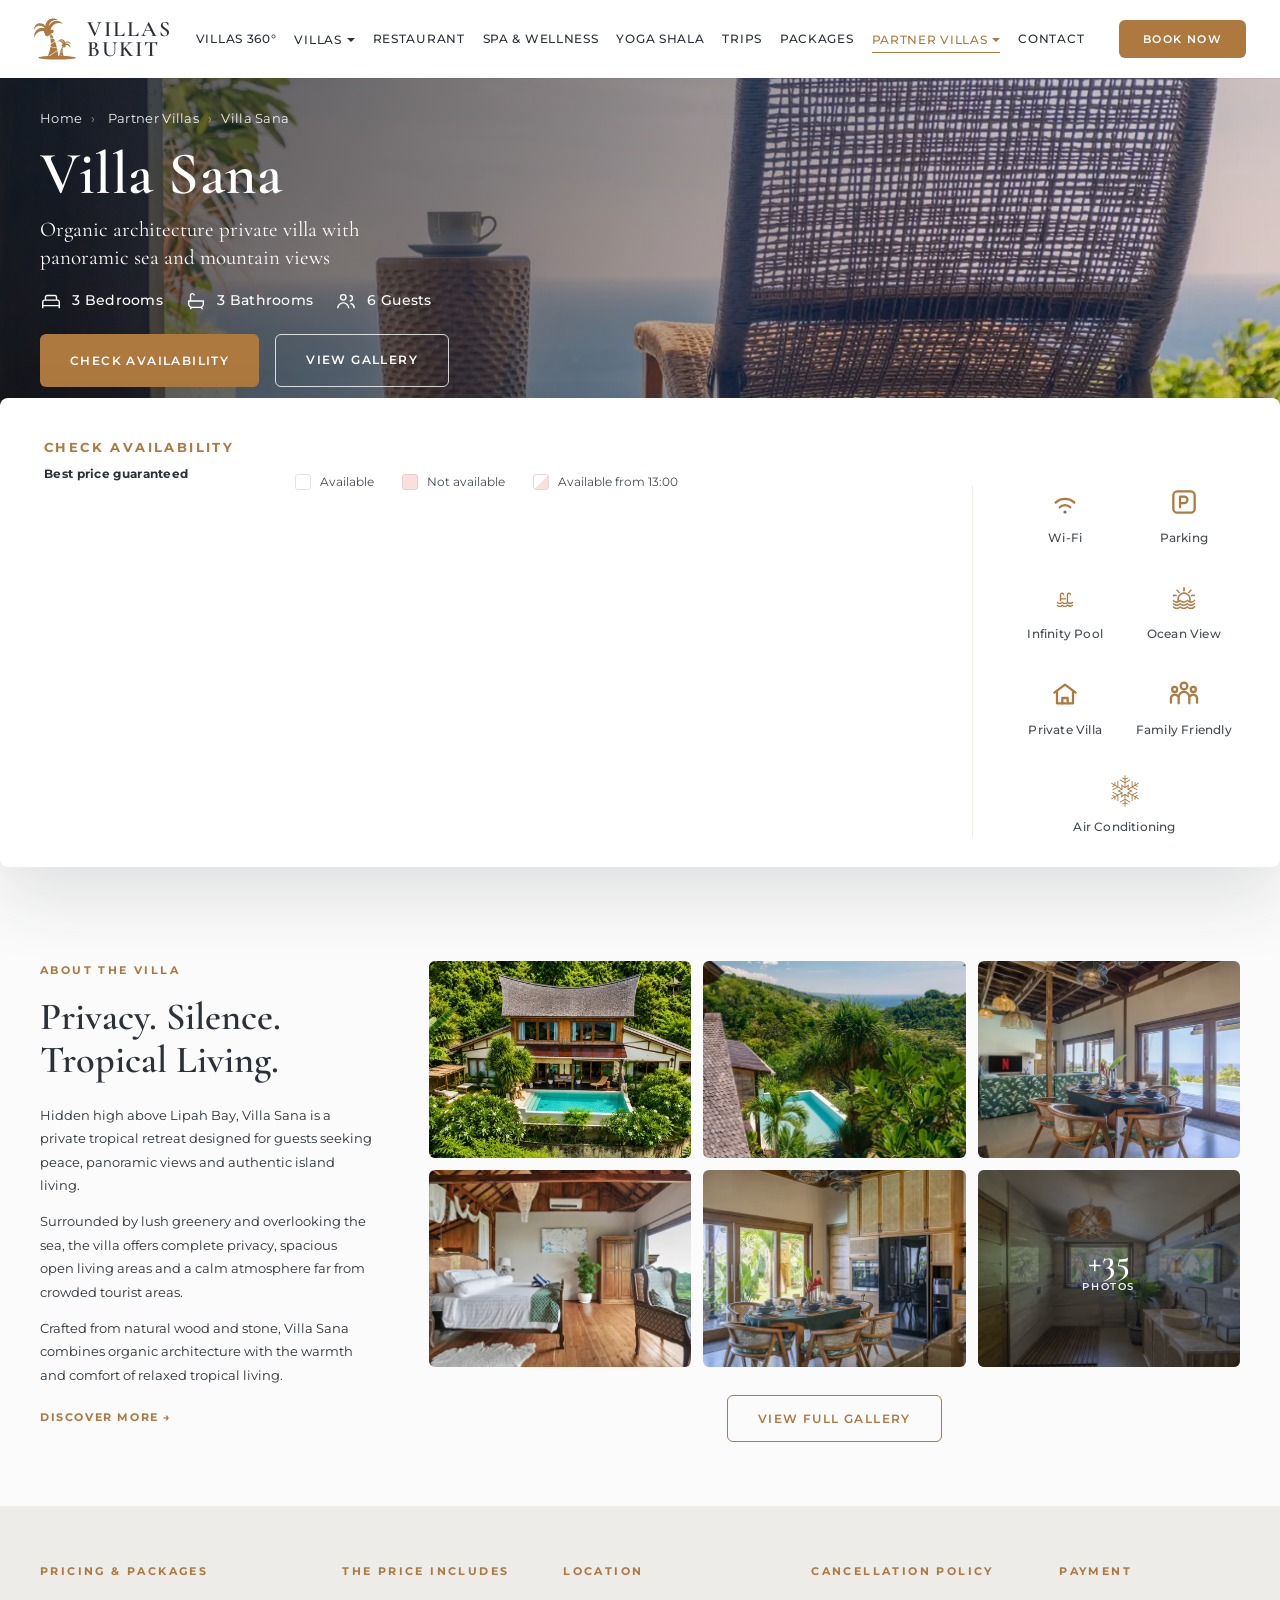
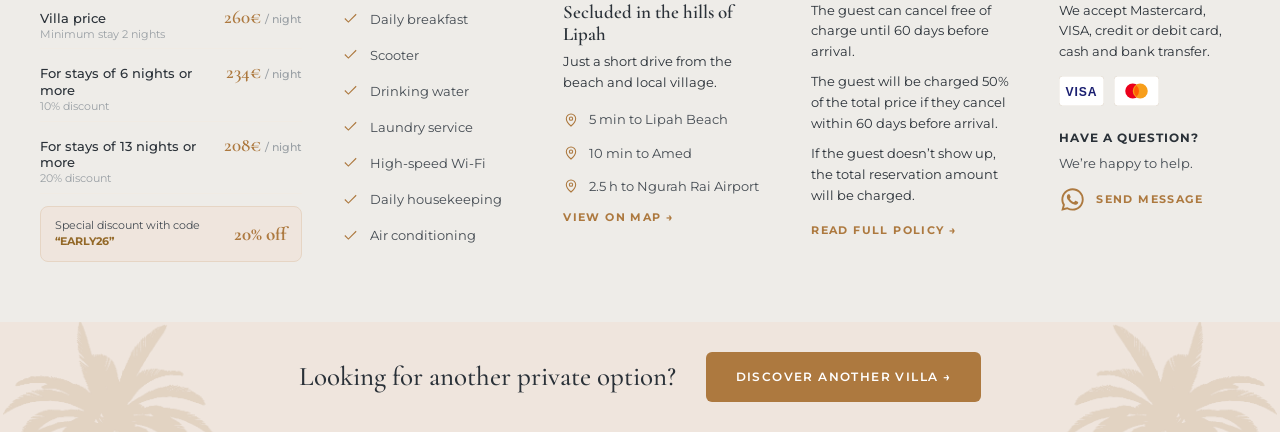
==== villa-sana/index.html @ c26c5bc2 "Initial commit — partner villas site (Villa Sana + Villa Layan) Villa Sana responsive hero: 1500px w" ====
<!DOCTYPE html>
<html lang="en">
<head>
  <meta charset="UTF-8">
  <meta name="viewport" content="width=device-width, initial-scale=1.0">
  <title>Villa Sana — Organic Architecture Private Villa | Villas Bukit Lipah</title>
  <meta name="description" content="Villa Sana – organic architecture private villa with panoramic sea and mountain views. 3 bedrooms, infinity pool, secluded in the hills of Lipah, Bali.">
  <link rel="icon" href="https://villasbukit.com/wp-content/uploads/2020/02/cropped-cropped-LogoEmbleme-32x32.png" sizes="32x32">
  <link rel="preconnect" href="https://fonts.googleapis.com">
  <link rel="preconnect" href="https://fonts.gstatic.com" crossorigin>
  <!-- warm up Smoobu's origins early so the booking tool + calendar load faster -->
  <link rel="preconnect" href="https://login.smoobu.com">
  <link rel="preconnect" href="https://booking.smoobu.com">
  <link rel="dns-prefetch" href="https://login.smoobu.com">
  <link rel="dns-prefetch" href="https://booking.smoobu.com">
  <!-- the booking tool serially loads jQuery then iframe-resizer (from cdnjs) before it can
       size + reveal the search bar; warm cdnjs and preload both so the bar appears fast on cold loads -->
  <link rel="preconnect" href="https://cdnjs.cloudflare.com">
  <link rel="dns-prefetch" href="https://cdnjs.cloudflare.com">
  <link rel="preload" as="script" href="https://login.smoobu.com/js/limitless/core/libraries/jquery.min.js">
  <link rel="preload" as="script" href="https://cdnjs.cloudflare.com/ajax/libs/iframe-resizer/3.5.16/iframeResizer.min.js">
  <link rel="stylesheet" href="../css/style.css?v=3">
</head>
<body data-villa="sana">

<!-- ============ NAV ============ -->
<nav class="navbar" id="navbar">
  <div class="container">
    <a href="https://villasbukit.com/" class="nav-logo" aria-label="Villas Bukit Lipah">
      <img class="nav-logo-mark" src="../images/logo-palm.svg" alt="" aria-hidden="true">
      <span class="nav-logo-text">Villas<br>Bukit</span>
    </a>
    <div class="nav-menu">
      <a href="https://villasbukit.com/virtual-tour/">Villas 360°</a>
      <div class="nav-item-dropdown">
        <a href="https://villasbukit.com/our-villas/">Villas<i class="nav-caret"></i></a>
        <div class="dropdown-menu">
          <a href="https://villasbukit.com/villa-fire/">Villa Fire</a>
          <a href="https://villasbukit.com/villa-air/">Villa Air</a>
          <a href="https://villasbukit.com/villa-earth/">Villa Earth</a>
          <a href="https://villasbukit.com/villa-water/">Villa Water</a>
          <a href="https://villasbukit.com/spirit-villa/">Villa Spirit</a>
        </div>
      </div>
      <a href="https://villasbukit.com/restaurant/">Restaurant</a>
      <a href="https://villasbukit.com/welness-and-spa/">Spa &amp; Wellness</a>
      <a href="https://villasbukit.com/yoga-shala/">Yoga Shala</a>
      <a href="https://villasbukit.com/transport-trips-and-travel/">Trips</a>
      <a href="https://villasbukit.com/packages/">Packages</a>
      <div class="nav-item-dropdown">
        <a href="./" class="active">Partner Villas<i class="nav-caret"></i></a>
        <div class="dropdown-menu">
          <a href="./">Villa Sana</a>
          <a href="../villa-layan/">Villa Layan</a>
        </div>
      </div>
      <a href="https://villasbukit.com/contact/">Contact</a>
    </div>
    <div class="nav-right">
      <button class="btn btn-gold btn-sm nav-cta desktop" data-open-booking>Book Now</button>
      <button class="btn btn-gold btn-sm nav-cta mobile" data-open-booking>Book Now</button>
      <div class="nav-burger" id="burger" aria-label="Menu" role="button" tabindex="0">
        <span></span><span></span><span></span>
      </div>
    </div>
  </div>
</nav>

<!-- ============ MOBILE MENU ============ -->
<div class="mobile-menu" id="mobileMenu">
  <a href="https://villasbukit.com/virtual-tour/">Villas 360°</a>
  <a href="https://villasbukit.com/our-villas/" class="m-toggle">Villas</a>
  <div class="m-sub">
    <a href="https://villasbukit.com/villa-fire/">Villa Fire</a>
    <a href="https://villasbukit.com/villa-air/">Villa Air</a>
    <a href="https://villasbukit.com/villa-earth/">Villa Earth</a>
    <a href="https://villasbukit.com/villa-water/">Villa Water</a>
    <a href="https://villasbukit.com/spirit-villa/">Villa Spirit</a>
  </div>
  <a href="https://villasbukit.com/restaurant/">Restaurant</a>
  <a href="https://villasbukit.com/welness-and-spa/">Spa &amp; Wellness</a>
  <a href="https://villasbukit.com/yoga-shala/">Yoga Shala</a>
  <a href="https://villasbukit.com/transport-trips-and-travel/">Trips</a>
  <a href="https://villasbukit.com/packages/">Packages</a>
  <a href="./" class="m-toggle active">Partner Villas</a>
  <div class="m-sub">
    <a href="./">Villa Sana</a>
    <a href="../villa-layan/">Villa Layan</a>
  </div>
  <a href="https://villasbukit.com/contact/">Contact</a>
  <button class="btn btn-gold" data-open-booking>Book Now</button>
</div>

<!-- ============ HERO ============ -->
<header class="hero">
  <!-- laptop/desktop: still photo (lounge + sea view); mobile (<=760px): portrait reel video.
       poster shows instantly while the muted reel autoplays + loops -->
  <div class="hero-bg hero-bg-photo" style="background-image:url('../images/villa-sana/2b3efd51-b239-49b8-9f42-658a2c5f7f3b.webp')"></div>
  <video class="hero-bg hero-bg-video" autoplay muted loop playsinline webkit-playsinline preload="metadata"
         poster="../images/villa-sana/reels-hill-side-poster.webp">
    <source src="../images/villa-sana/reels-hill-side.mp4" type="video/mp4">
  </video>
  <div class="container">
    <div class="hero-inner">
      <nav class="breadcrumb">
        <a href="https://villasbukit.com/">Home</a><span>›</span>
        Partner Villas<span>›</span>Villa Sana
      </nav>
      <h1>Villa Sana</h1>
      <p class="hero-sub">Organic architecture private villa with panoramic sea and mountain views</p>
      <div class="hero-specs">
        <div class="hero-spec">
          <svg viewBox="0 0 24 24"><path d="M3 17v-4a2 2 0 0 1 2-2h14a2 2 0 0 1 2 2v4M3 17h18M3 17v3M21 17v3M6 11V8a2 2 0 0 1 2-2h8a2 2 0 0 1 2 2v3"/></svg>
          3 Bedrooms
        </div>
        <div class="hero-spec">
          <svg viewBox="0 0 24 24"><path d="M4 12h16v3a4 4 0 0 1-4 4H8a4 4 0 0 1-4-4v-3ZM6 12V6a2 2 0 0 1 2-2 2 2 0 0 1 2 2M7 19l-1 2M18 19l1 2"/></svg>
          3 Bathrooms
        </div>
        <div class="hero-spec">
          <svg viewBox="0 0 24 24"><circle cx="9" cy="8" r="3"/><path d="M3 20a6 6 0 0 1 12 0M16 6a3 3 0 0 1 0 6M21 20a5.5 5.5 0 0 0-4-5.3"/></svg>
          6 Guests
        </div>
      </div>
      <div class="hero-buttons">
        <button class="btn btn-gold" data-open-booking>Check Availability</button>
        <a href="#gallery" class="btn btn-ghost">View Gallery</a>
      </div>
    </div>
  </div>
</header>

<!-- ============ CHECK AVAILABILITY ============ -->
<section class="availability" id="booking">
  <div class="container">
    <div class="section-head reveal">
      <span class="eyebrow">Check Availability</span>
      <span class="best">Best price guaranteed</span>
    </div>

    <div class="avail-grid">
      <div class="availability-main">

      <!-- real Smoobu booking tool — search bar sits directly above the calendar
           (per Laptopview.png); self-initialises, themed via Smoobu CSS variables -->
      <div class="booking-tool" id="apartmentIframeSana">
        <script type="text/javascript" src="https://login.smoobu.com/js/Settings/BookingToolIframe.js"></script>
        <script>BookingToolIframe.initialize({"url": "https://login.smoobu.com/en/booking-tool/iframe/1754582?apartmentGroups[]=3327802", "baseUrl": "https://login.smoobu.com", "target": "#apartmentIframeSana"})</script>
      </div>

      <!-- Smoobu calendar (kept from Smoobu, restyled) — availability overview -->
      <div class="calendar-wrap reveal" id="calWrap">
        <div id="smoobuApartment3327802de" class="calendarWidget">
          <div class="calendarContent"
            data-load-calendar-url="https://login.smoobu.com/en/cockpit/widget/single-calendar/3327802"
            data-verification="1aaafb9da9f837d5305909c4a20e16c28c74691c77186183a1a2715da2c47574"
            data-baseUrl="https://login.smoobu.com"
            data-disable-css="false">
          </div>
          <script type="text/javascript" src="https://login.smoobu.com/js/Apartment/CalendarWidget.js"></script>
        </div>
        <div class="cal-legend">
          <span><i class="av"></i>Available</span>
          <span><i class="na"></i>Not available</span>
          <span><i class="li"></i>Available from 13:00</span>
        </div>
      </div>
    </div>

    <!-- amenities (gold line icons) -->
    <aside class="amenities reveal-r">
      <div class="amenity">
        <svg viewBox="0 0 24 24"><path d="M5 12.5a10 10 0 0 1 14 0M8 16a5.5 5.5 0 0 1 8 0"/><circle cx="12" cy="19.5" r="1.2" fill="currentColor" stroke="none"/></svg>
        <span>Wi-Fi</span>
      </div>
      <div class="amenity">
        <svg viewBox="0 0 24 24"><rect x="4" y="4" width="16" height="16" rx="3"/><path d="M9 16V8h3.2a2.4 2.4 0 0 1 0 4.8H9"/></svg>
        <span>Parking</span>
      </div>
      <div class="amenity">
        <svg viewBox="-20 0 190 190" class="ico-fill"><path fill-rule="evenodd" clip-rule="evenodd" d="M90.8601 125.51C85.4101 132.65 65.8601 132.99 59.2501 126.07C53.0601 133.18 31.6601 133.99 24.6801 120.39L28.8401 115.83C35.0501 125.42 51.3701 126.45 58.6601 115.83C59.1215 115.778 59.5856 115.751 60.0501 115.75C64.7901 123.75 78.19 125.34 85.7701 120.1C85.69 109.88 85.4501 79.1001 85.4501 76.7001C85.4501 56.5301 112.86 57.8301 111.28 78.6001L105.18 79.1301C105.18 68.4901 93.8701 69.0401 93.8601 76.7901C93.8601 78.8901 94.0701 109.27 94.1401 118.38C101.88 124.81 114.83 123.91 121.36 116.06L125.36 119.67C118.74 133.64 98.7701 133.21 90.8601 125.51ZM73.4901 103.9C67.3801 103.82 58.0401 103.84 52.7201 103.9C52.7801 109.63 52.8301 113.9 52.8301 113.9L44.5301 116.34C44.5301 116.34 44.1801 79.7801 44.1801 76.7501C44.1801 56.5801 71.8701 57.5401 70.2901 77.3901L63.9201 78.6301C63.9201 67.2501 52.5001 69.5201 52.5001 76.6301C52.5001 80.8601 52.5601 88.7301 52.6401 96.1501L80.9201 95.8301C80.9201 95.8301 82.4701 104 73.4901 103.9ZM58.6601 133C59.1215 132.946 59.5855 132.916 60.0501 132.91C65.8301 142.62 84.4801 142.91 89.7601 132.85H91.4901C98.4901 142.15 114.01 142.09 121.36 133.26L125.36 136.87C118.78 150.87 98.8101 150.41 90.9001 142.71C85.4501 149.85 65.9001 150.18 59.2901 143.27C53.1001 150.38 31.7001 151.18 24.7201 137.59L28.8401 133C35.0501 142.62 51.3701 143.65 58.6601 133Z"/></svg>
        <span>Infinity Pool</span>
      </div>
      <div class="amenity">
        <svg viewBox="0 0 512 512" class="ico-fill"><g> <path d="M139.7469025,326.0671082c11.5529022,0,22.6884003-2.4421082,32.9447937-6.9425964 c0.1240082-0.0500183,0.2556-0.0395203,0.3774109-0.0991211c0.0807953-0.039978,0.1274872-0.1152039,0.2050934-0.1576843 c7.8430023-3.5155945,15.1763-8.2070923,21.6934052-14.1325989c15.1696014,13.7937012,34.5816956,21.3320007,55.2179871,21.3320007 c22.2089996,0,43.3050995-8.9454956,58.7597198-24.7362976c8.2817993,8.4604797,18.2124023,14.8800964,29.036377,19.0871887 c0.0403137,0.021698,0.0620117,0.0614929,0.1028137,0.0820007c0.4533997,0.2326965,0.9248047,0.3725891,1.4003906,0.4656067 c8.9482117,3.2789917,18.4599915,5.1015015,28.2225952,5.1015015c24.2138977,0,47.1058044-10.6322937,62.803009-29.1755066 c1.8911133-2.2351074,1.6142883-5.5773926-0.6207886-7.4709167c-2.2272949-1.8832703-5.5801086-1.6142883-7.466095,0.6206055 c-13.6821289,16.1632996-33.625,25.4295959-54.7161255,25.4295959c-6.789978,0-13.4291992-1.0578003-19.8104858-2.9000854 c5.5614929-12.6601868,8.3837891-26.1499023,8.3837891-40.1931152c0-55.292984-44.9841003-100.2797852-100.2797852-100.2797852 c-55.2954102,0-100.2825012,44.9868011-100.2825012,100.2797852c0,13.5686035,2.6381989,26.6467285,7.8500977,38.9614258 c-7.5559082,2.6654968-15.5617065,4.1317749-23.821701,4.1317749c-19.0270996,0-36.9570999-7.388092-50.483902-20.8089905 c-2.0799026-2.0646973-5.4380035-2.0541992-7.4919968,0.0307007c-2.0617065,2.074707-2.046402,5.4326172,0.0309982,7.4916992 C97.3262024,317.5871887,117.9055023,326.0671082,139.7469025,326.0671082z M256.0010071,182.6941071 c49.452179,0,89.6835938,40.2318878,89.6835938,89.6835785c0,12.7956238-2.6223145,25.0720215-7.7778015,36.5742188 c-9.4641113-4.3395996-17.9956055-10.7346191-24.9182129-18.910614c-2.0126953-2.3798828-6.0739746-2.3693848-8.0867004,0 c-13.6820984,16.1632996-33.625,25.4295959-54.7162933,25.4295959c-19.5131989,0-37.7717896-7.7398987-51.4152985-21.7975769 c-0.998291-1.0295105-2.3694-1.6087952-3.8026886-1.6087952c-1.4334106,0-2.8045044,0.5792847-3.8003082,1.6087952 c-5.285202,5.444397-11.2761993,9.9133911-17.7507935,13.3796997c-4.621109-10.9712219-7.1018066-22.5825195-7.1018066-34.6753235 C166.3146973,222.9259949,206.5467072,182.6941071,256.0010071,182.6941071z"/> <path d="M422.4236145,340.6366882c-13.6821289,16.1631165-33.625,25.429718-54.7161255,25.429718 c-21.0912781,0-41.0340881-9.2666016-54.7189026-25.429718c-2.0126953-2.3800964-6.0739746-2.3695984-8.0867004,0 c-13.6820984,16.1631165-33.625,25.429718-54.7162933,25.429718c-19.5131989,0-37.7717896-7.7402039-51.4152985-21.797821 c-0.998291-1.0292969-2.3694-1.6091919-3.8026886-1.6091919c-1.4334106,0-2.8045044,0.579895-3.8003082,1.6091919 c-13.6463013,14.0576172-31.9073029,21.797821-51.4203949,21.797821c-19.0270996,0-36.9570999-7.3883972-50.483902-20.8096008 c-2.0799026-2.064209-5.4380035-2.0484924-7.4919968,0.0310059c-2.0617065,2.0749817-2.046402,5.4328918,0.0309982,7.4919739 c15.5242004,15.4026184,36.1035004,23.8826294,57.9449005,23.8826294c20.6362,0,40.0482941-7.5384216,55.2207031-21.3321228 c15.1696014,13.7937012,34.5816956,21.3321228,55.2179871,21.3321228c22.2089996,0,43.3050995-8.9456177,58.7597198-24.7364197 c15.4565735,15.790802,36.5534973,24.7364197,58.7621765,24.7364197c24.2138977,0,47.1058044-10.6324158,62.803009-29.1753235 c1.8911133-2.2353821,1.6142883-5.5776978-0.6207886-7.4711914 C427.6624146,338.1325989,424.3096008,338.4016113,422.4236145,340.6366882z"/> <path d="M422.4236145,391.2319031c-13.6821289,16.1633911-33.625,25.4295044-54.7161255,25.4295044 c-21.0912781,0-41.0340881-9.2661133-54.7189026-25.4295044c-2.0126953-2.3797913-6.0739746-2.3695984-8.0867004,0 c-13.6820984,16.1633911-33.625,25.4295044-54.7162933,25.4295044c-19.5131989,0-37.7717896-7.7400208-51.4152985-21.7973938 c-0.998291-1.0298157-2.3694-1.6089172-3.8026886-1.6089172c-1.4334106,0-2.8045044,0.5791016-3.8003082,1.6089172 c-13.6463013,14.057373-31.9073029,21.7973938-51.4203949,21.7973938c-19.0270996,0-36.9570999-7.3882141-50.483902-20.8091125 c-2.0799026-2.0644836-5.4380035-2.0491028-7.4919968,0.0310059c-2.0617065,2.074707-2.046402,5.4325867,0.0309982,7.4916992 c15.5242004,15.4025879,36.1035004,23.8825989,57.9449005,23.8825989c20.6362,0,40.0482941-7.5380859,55.2207031-21.3317871 c15.1696014,13.7937012,34.5816956,21.3317871,55.2179871,21.3317871c22.2089996,0,43.3050995-8.9455872,58.7597198-24.7363892 c15.4565735,15.790802,36.5534973,24.7363892,58.7621765,24.7363892c24.2138977,0,47.1058044-10.6323853,62.803009-29.175293 c1.8911133-2.2354126,1.6142883-5.5773926-0.6207886-7.4711914 C427.6624146,388.7278137,424.3096008,388.9967957,422.4236145,391.2319031z"/> <path d="M256.0010071,142.1309052c2.9259949,0,5.2982788-2.3699036,5.2982788-5.298111V90.0402985 c0-2.9284973-2.3722839-5.2978973-5.2982788-5.2978973c-2.9258118,0-5.2978058,2.3694-5.2978058,5.2978973v46.7924957 C250.7032013,139.7610016,253.0751953,142.1309052,256.0010071,142.1309052z"/> <path d="M173.7597961,167.7209015c1.0348969,1.0346985,2.3901062,1.552002,3.746109,1.552002 c1.3551941,0,2.7108917-0.5173035,3.7455902-1.552002c2.0696106-2.069809,2.0696106-5.4223022,0-7.4918976l-33.0868988-33.0869064 c-2.069397-2.0695953-5.4221039-2.0695953-7.4916992,0c-2.0695953,2.069603-2.0695953,5.4220963,0,7.4917068 L173.7597961,167.7209015z"/> <path d="M334.4938965,169.2729034c1.3554993,0,2.7109985-0.5173035,3.7459106-1.552002l33.0892944-33.0870972 c2.0696106-2.0696106,2.0696106-5.4221039,0-7.4917068c-2.0693054-2.0695953-5.421814-2.0695953-7.491394,0l-33.0895996,33.0869064 c-2.0696106,2.0695953-2.0696106,5.4220886,0,7.4918976C331.7827148,168.7556,333.1382141,169.2729034,334.4938965,169.2729034z"/> <path d="M377.9363098,220.2097015h46.7948914c2.9260864,0,5.2980957-2.3699036,5.2980957-5.2980957 c0-2.9282074-2.3720093-5.298111-5.2980957-5.298111h-46.7948914c-2.9259949,0-5.2980957,2.3699036-5.2980957,5.298111 C372.6382141,217.839798,375.0103149,220.2097015,377.9363098,220.2097015z"/> <path d="M87.2710037,220.2097015h46.7925034c2.9257965,0,5.2980957-2.3699036,5.2980957-5.2980957 c0-2.9282074-2.3722992-5.298111-5.2980957-5.298111H87.2710037c-2.9260025,0-5.2981033,2.3699036-5.2981033,5.298111 C81.9729004,217.839798,84.3450012,220.2097015,87.2710037,220.2097015z"/> </g></svg>
        <span>Ocean View</span>
      </div>
      <div class="amenity">
        <svg viewBox="0 0 24 24"><path d="M4 11l8-6 8 6M6 10v9h12v-9"/><path d="M10 19v-4h4v4"/></svg>
        <span>Private Villa</span>
      </div>
      <div class="amenity">
        <svg viewBox="0 0 24 24"><circle cx="12" cy="6" r="2.5"/><path d="M8 19v-4.6a4 4 0 0 1 8 0V19"/><circle cx="5" cy="8.6" r="1.9"/><path d="M2.2 18.5v-3.1a2.9 2.9 0 0 1 5-2"/><circle cx="19" cy="8.6" r="1.9"/><path d="M21.8 18.5v-3.1a2.9 2.9 0 0 0-5-2"/></svg>
        <span>Family Friendly</span>
      </div>
      <div class="amenity">
        <svg viewBox="0 0 35.8 35.8" class="ico-fill"><g> <path d="M33.212,26.16l-3.054-1.764l1.84-1.062c0.238-0.139,0.32-0.441,0.184-0.684c-0.14-0.238-0.445-0.322-0.684-0.183 L29.16,23.82l-2.32-1.34l4.729-2.73c0.239-0.139,0.321-0.441,0.184-0.684c-0.139-0.238-0.445-0.322-0.684-0.183l-5.23,3.019 l-3.619-2.09l4.352-1.918l-4.354-1.919l3.619-2.091l5.231,3.021c0.079,0.047,0.165,0.067,0.25,0.067 c0.174,0,0.342-0.091,0.435-0.25c0.139-0.239,0.057-0.546-0.184-0.683l-4.731-2.732l2.32-1.34L31.5,13.32 c0.079,0.046,0.165,0.066,0.25,0.066c0.173,0,0.341-0.09,0.435-0.25c0.138-0.238,0.056-0.545-0.184-0.682L30.16,11.39l3.052-1.762 c0.239-0.139,0.32-0.443,0.184-0.684c-0.14-0.238-0.446-0.322-0.684-0.184l-3.051,1.763L29.66,8.401c0-0.275-0.225-0.5-0.5-0.5 c-0.276,0-0.5,0.225-0.5,0.5l0.001,2.699l-2.32,1.34l0.001-5.46c0-0.276-0.224-0.5-0.5-0.5c-0.275,0-0.5,0.224-0.5,0.5 l-0.001,6.037l-3.619,2.09l0.515-4.728l-3.838,2.81V9.008l5.229-3.021c0.238-0.138,0.32-0.443,0.184-0.684 c-0.14-0.238-0.445-0.321-0.684-0.182l-4.729,2.73V5.173l2.339-1.352c0.239-0.138,0.321-0.443,0.184-0.684 c-0.14-0.238-0.445-0.322-0.684-0.182L18.399,4.02V0.5c0-0.276-0.224-0.5-0.5-0.5s-0.5,0.224-0.5,0.5v3.523L15.56,2.961 c-0.24-0.141-0.545-0.057-0.683,0.184c-0.138,0.239-0.056,0.545,0.183,0.684l2.339,1.352v2.678l-4.729-2.73 c-0.24-0.14-0.545-0.057-0.683,0.184c-0.138,0.239-0.056,0.545,0.183,0.684l5.229,3.02v4.184l-3.837-2.811l0.514,4.729 l-3.621-2.092V6.989c0-0.276-0.224-0.5-0.5-0.5c-0.276,0-0.5,0.224-0.5,0.5v5.462l-2.318-1.34L7.136,8.41 c0-0.277-0.224-0.5-0.5-0.5c-0.276,0-0.5,0.223-0.5,0.5l0.001,2.125L3.084,8.771C2.845,8.63,2.539,8.714,2.401,8.955 C2.263,9.194,2.345,9.5,2.584,9.638L5.636,11.4l-1.839,1.062c-0.239,0.139-0.321,0.443-0.183,0.684 c0.093,0.16,0.261,0.25,0.434,0.25c0.085,0,0.171-0.021,0.25-0.066l2.339-1.351l2.319,1.339l-4.729,2.73 c-0.239,0.139-0.321,0.443-0.183,0.684c0.093,0.16,0.261,0.25,0.434,0.25c0.085,0,0.171-0.021,0.25-0.066l5.23-3.021l3.622,2.091 l-4.352,1.919l4.351,1.919l-3.621,2.09l-5.231-3.018c-0.241-0.138-0.545-0.058-0.683,0.184c-0.138,0.24-0.056,0.545,0.183,0.686 l4.731,2.729l-2.321,1.34l-2.338-1.352c-0.239-0.142-0.545-0.058-0.683,0.184c-0.138,0.238-0.056,0.545,0.183,0.684l1.838,1.062 l-3.05,1.76c-0.239,0.139-0.321,0.443-0.183,0.684c0.093,0.16,0.261,0.25,0.434,0.25c0.085,0,0.171-0.021,0.25-0.065l3.051-1.763 L6.14,27.4c0,0.276,0.224,0.5,0.5,0.5l0,0c0.276,0,0.5-0.225,0.5-0.5l-0.001-2.701l2.322-1.34l-0.002,5.463 c0,0.277,0.224,0.5,0.5,0.5s0.5-0.223,0.5-0.5l0.002-6.041l3.619-2.09l-0.514,4.729l3.837-2.81v4.183l-5.228,3.021 c-0.239,0.139-0.321,0.442-0.183,0.684c0.138,0.236,0.444,0.318,0.683,0.184l4.728-2.73v2.679l-2.339,1.353 c-0.239,0.139-0.321,0.442-0.183,0.684c0.138,0.236,0.444,0.32,0.683,0.184l1.839-1.062V35.3c0,0.274,0.224,0.5,0.5,0.5 s0.5-0.226,0.5-0.5v-3.524l1.841,1.062c0.079,0.046,0.165,0.066,0.25,0.066c0.174,0,0.342-0.09,0.435-0.25 c0.139-0.239,0.057-0.545-0.184-0.684l-2.341-1.354v-2.678l4.729,2.73c0.079,0.046,0.165,0.066,0.25,0.066 c0.174,0,0.342-0.09,0.435-0.25c0.139-0.239,0.057-0.545-0.184-0.684l-5.229-3.021V22.6l3.838,2.811l-0.514-4.729l3.62,2.09v6.039 c0,0.276,0.224,0.5,0.5,0.5c0.275,0,0.5-0.224,0.5-0.5V23.35l2.318,1.34l0.001,2.699c0,0.275,0.225,0.5,0.5,0.5s0.5-0.225,0.5-0.5 l-0.001-2.123l3.053,1.764c0.079,0.045,0.165,0.066,0.25,0.066c0.174,0,0.342-0.09,0.435-0.25 C33.536,26.604,33.454,26.296,33.212,26.16z M20.997,23.259l-2.6-1.901l-0.499-0.363l-0.501,0.365l-2.598,1.9l0.348-3.201 l0.067-0.615l-0.567-0.25l-2.945-1.299l2.946-1.299l0.566-0.25l-0.067-0.616l-0.348-3.2l2.598,1.901l0.5,0.364l0.5-0.365l2.6-1.901 l-0.349,3.201l-0.066,0.616l0.564,0.249l2.946,1.3l-2.944,1.299l-0.566,0.25l0.066,0.615L20.997,23.259z"/> </g></svg>
        <span>Air Conditioning</span>
      </div>
    </aside>
    </div>
  </div>
</section>

<!-- ============ ABOUT + GALLERY ============ -->
<section class="about" id="gallery">
  <div class="container">
    <div class="about-text reveal-l">
      <span class="eyebrow">About the Villa</span>
      <h2>Privacy. Silence.<br>Tropical Living.</h2>
      <p>Hidden high above Lipah Bay, Villa Sana is a private tropical retreat designed for guests seeking peace, panoramic views and authentic island living.</p>
      <p>Surrounded by lush greenery and overlooking the sea, the villa offers complete privacy, spacious open living areas and a calm atmosphere far from crowded tourist areas.</p>
      <p>Crafted from natural wood and stone, Villa Sana combines organic architecture with the warmth and comfort of relaxed tropical living.</p>
      <a href="#gallery" class="text-link">Discover More →</a>
    </div>
    <div class="gallery-block">
      <div class="gallery" id="galleryGrid">
        <div class="gallery-item reveal"><img src="../images/villa-sana/7eaf6148-1522-44f8-918f-e3586baa220c-thumb.webp" data-full="../images/villa-sana/7eaf6148-1522-44f8-918f-e3586baa220c.webp" alt="Villa Sana infinity pool at sunset" loading="lazy"></div>
        <div class="gallery-item reveal" data-d="1"><img src="../images/villa-sana/e7853f64-8354-4b32-98af-4bb3c65e5325-thumb.webp" data-full="../images/villa-sana/e7853f64-8354-4b32-98af-4bb3c65e5325.webp" alt="Pool terrace with ocean view" loading="lazy"></div>
        <div class="gallery-item reveal" data-d="2"><img src="../images/villa-sana/dsc8640-hdr-plus-thumb.webp" data-full="../images/villa-sana/dsc8640-hdr-plus.webp" alt="Open living area with sea view" loading="lazy"></div>
        <div class="gallery-item reveal" data-d="3"><img src="../images/villa-sana/hilltop-chalet-di-lipah-14-thumb.webp" data-full="../images/villa-sana/hilltop-chalet-di-lipah-14.webp" alt="Master bedroom with panoramic view" loading="lazy"></div>
        <div class="gallery-item reveal" data-d="4"><img src="../images/villa-sana/dsc8694-hdr-thumb.webp" data-full="../images/villa-sana/dsc8694-hdr.webp" alt="Dining area and kitchen" loading="lazy"></div>
        <div class="gallery-item reveal" data-d="5"><img src="../images/villa-sana/dsc8553-hdr-thumb.webp" data-full="../images/villa-sana/dsc8553-hdr.webp" alt="Designer bathroom" loading="lazy"></div>
        <!-- remaining photos — cycle in the lightbox via "View Full Gallery" -->
        <img hidden data-full="../images/villa-sana/0787bcf7-4443-40af-9403-95387c9e61bc.webp" alt="Villa Sana">
        <img hidden data-full="../images/villa-sana/2b3efd51-b239-49b8-9f42-658a2c5f7f3b.webp" alt="Villa Sana">
        <img hidden data-full="../images/villa-sana/3deb2410-a977-4fa5-b27c-66c638ae9038.webp" alt="Villa Sana">
        <img hidden data-full="../images/villa-sana/52df9e32-1297-43c2-9395-a9ffa83fe3e0.webp" alt="Villa Sana">
        <img hidden data-full="../images/villa-sana/6599d0f1-d1ce-4cfe-a486-0c7bc6b26190.webp" alt="Villa Sana">
        <img hidden data-full="../images/villa-sana/ca899bd9-b761-4a4b-906d-ccab5bd88a14.webp" alt="Villa Sana">
        <img hidden data-full="../images/villa-sana/cdce07ce-cc20-484d-a9b8-f6fad8ad2026.webp" alt="Villa Sana">
        <img hidden data-full="../images/villa-sana/d2c3535b-d906-4c5b-b3a0-d5612aacd26f.webp" alt="Villa Sana">
        <img hidden data-full="../images/villa-sana/dsc00022.webp" alt="Villa Sana">
        <img hidden data-full="../images/villa-sana/dsc00025.webp" alt="Villa Sana">
        <img hidden data-full="../images/villa-sana/dsc00028.webp" alt="Villa Sana">
        <img hidden data-full="../images/villa-sana/dsc00032.webp" alt="Villa Sana">
        <img hidden data-full="../images/villa-sana/dsc00057.webp" alt="Villa Sana">
        <img hidden data-full="../images/villa-sana/dsc00062.webp" alt="Villa Sana">
        <img hidden data-full="../images/villa-sana/dsc00094.webp" alt="Villa Sana">
        <img hidden data-full="../images/villa-sana/dsc00351.webp" alt="Villa Sana">
        <img hidden data-full="../images/villa-sana/dsc00364.webp" alt="Villa Sana">
        <img hidden data-full="../images/villa-sana/dsc00373.webp" alt="Villa Sana">
        <img hidden data-full="../images/villa-sana/dsc8400-hdr.webp" alt="Villa Sana">
        <img hidden data-full="../images/villa-sana/dsc8502-hdr.webp" alt="Villa Sana">
        <img hidden data-full="../images/villa-sana/dsc8526-hdr.webp" alt="Villa Sana">
        <img hidden data-full="../images/villa-sana/dsc8574-hdr.webp" alt="Villa Sana">
        <img hidden data-full="../images/villa-sana/dsc8577-hdr.webp" alt="Villa Sana">
        <img hidden data-full="../images/villa-sana/dsc8604-hdr.webp" alt="Villa Sana">
        <img hidden data-full="../images/villa-sana/dsc8670-hdr.webp" alt="Villa Sana">
        <img hidden data-full="../images/villa-sana/dsc8673-hdr.webp" alt="Villa Sana">
        <img hidden data-full="../images/villa-sana/dsc8742-hdr.webp" alt="Villa Sana">
        <img hidden data-full="../images/villa-sana/dsc8751-hdr.webp" alt="Villa Sana">
        <img hidden data-full="../images/villa-sana/dsc8754-hdr.webp" alt="Villa Sana">
        <img hidden data-full="../images/villa-sana/dsc8757-hdr.webp" alt="Villa Sana">
        <img hidden data-full="../images/villa-sana/f69e1b5c-9df7-45f9-98ad-4ed2cf67e869.webp" alt="Villa Sana">
        <img hidden data-full="../images/villa-sana/hilltop-chalet-di-lipah-15.webp" alt="Villa Sana">
        <img hidden data-full="../images/villa-sana/hilltop-chalet-di-lipah-16.webp" alt="Villa Sana">
        <img hidden data-full="../images/villa-sana/hilltop-chalet-di-lipah-17.webp" alt="Villa Sana">
        <img hidden data-full="../images/villa-sana/hilltop-chalet-di-lipah-9.webp" alt="Villa Sana">
      </div>
      <div class="gallery-cta">
        <button class="btn btn-gold-outline" id="viewFullGallery">View Full Gallery</button>
      </div>
    </div>
  </div>
</section>

<!-- ============ INFO ROW ============ -->
<section class="info">
  <div class="container">
    <!-- Pricing -->
    <div class="info-col reveal">
      <span class="eyebrow">Pricing &amp; Packages</span>
      <div class="price-row">
        <div class="price-label">Villa price<small>Minimum stay 2 nights</small></div>
        <div class="price-val">260€ <span>/ night</span></div>
      </div>
      <div class="price-row">
        <div class="price-label">For stays of 6 nights or more<small>10% discount</small></div>
        <div class="price-val">234€ <span>/ night</span></div>
      </div>
      <div class="price-row">
        <div class="price-label">For stays of 13 nights or more<small>20% discount</small></div>
        <div class="price-val">208€ <span>/ night</span></div>
      </div>
      <div class="promo">
        <div class="promo-text">Special discount with code <b>“EARLY26”</b></div>
        <div class="promo-badge">20% off</div>
      </div>
    </div>

    <!-- Includes -->
    <div class="info-col reveal" data-d="1">
      <span class="eyebrow">The Price Includes</span>
      <ul class="includes">
        <li><svg viewBox="0 0 24 24"><path d="M20 6 9 17l-5-5"/></svg>Daily breakfast</li>
        <li><svg viewBox="0 0 24 24"><path d="M20 6 9 17l-5-5"/></svg>Scooter</li>
        <li><svg viewBox="0 0 24 24"><path d="M20 6 9 17l-5-5"/></svg>Drinking water</li>
        <li><svg viewBox="0 0 24 24"><path d="M20 6 9 17l-5-5"/></svg>Laundry service</li>
        <li><svg viewBox="0 0 24 24"><path d="M20 6 9 17l-5-5"/></svg>High-speed Wi-Fi</li>
        <li><svg viewBox="0 0 24 24"><path d="M20 6 9 17l-5-5"/></svg>Daily housekeeping</li>
        <li><svg viewBox="0 0 24 24"><path d="M20 6 9 17l-5-5"/></svg>Air conditioning</li>
      </ul>
    </div>

    <!-- Location -->
    <div class="info-col reveal" data-d="2">
      <span class="eyebrow">Location</span>
      <div class="loc-head">Secluded in the hills of Lipah</div>
      <p class="loc-sub">Just a short drive from the beach and local village.</p>
      <div class="loc-item"><svg viewBox="0 0 24 24"><path d="M12 21s7-6.2 7-11a7 7 0 1 0-14 0c0 4.8 7 11 7 11Z"/><circle cx="12" cy="10" r="2.5"/></svg>5 min to Lipah Beach</div>
      <div class="loc-item"><svg viewBox="0 0 24 24"><path d="M12 21s7-6.2 7-11a7 7 0 1 0-14 0c0 4.8 7 11 7 11Z"/><circle cx="12" cy="10" r="2.5"/></svg>10 min to Amed</div>
      <div class="loc-item"><svg viewBox="0 0 24 24"><path d="M12 21s7-6.2 7-11a7 7 0 1 0-14 0c0 4.8 7 11 7 11Z"/><circle cx="12" cy="10" r="2.5"/></svg>2.5 h to Ngurah Rai Airport</div>
      <a href="https://www.google.com/maps/search/Lipah+Amed+Bali" target="_blank" rel="noopener" class="info-link loc-map">View on Map →</a>
    </div>

    <!-- Cancellation -->
    <div class="info-col reveal" data-d="3">
      <span class="eyebrow">Cancellation Policy</span>
      <p>The guest can cancel free of charge until 60 days before arrival.</p>
      <p>The guest will be charged 50% of the total price if they cancel within 60 days before arrival.</p>
      <p>If the guest doesn’t show up, the total reservation amount will be charged.</p>
      <a href="https://villasbukit.com/terms-policies/" target="_blank" rel="noopener" class="info-link">Read Full Policy →</a>
    </div>

    <!-- Payment + Questions -->
    <div class="info-col reveal" data-d="4">
      <span class="eyebrow">Payment</span>
      <p>We accept Mastercard, VISA, credit or debit card, cash and bank transfer.</p>
      <div class="pay-cards">
        <svg viewBox="0 0 48 32" aria-label="VISA"><rect width="48" height="32" rx="4" fill="#fff" stroke="#E8E2D9"/><text x="24" y="21" text-anchor="middle" font-family="Arial,Helvetica,sans-serif" font-weight="700" font-size="13" fill="#1A1F71" letter-spacing="1">VISA</text></svg>
        <svg viewBox="0 0 48 32" aria-label="Mastercard"><rect width="48" height="32" rx="4" fill="#fff" stroke="#E8E2D9"/><circle cx="20" cy="16" r="8" fill="#EB001B"/><circle cx="28" cy="16" r="8" fill="#F79E1B"/><path d="M24 10a8 8 0 0 1 0 12 8 8 0 0 1 0-12Z" fill="#FF5F00"/></svg>
      </div>
      <div class="q-head">Have a question?</div>
      <div class="q-sub">We’re happy to help.</div>
      <a href="https://wa.me/37066217944" target="_blank" rel="noopener" class="wa-link">
        <svg viewBox="0 0 24 24" aria-hidden="true"><path d="M19.05 4.91A9.82 9.82 0 0 0 12.04 2C6.58 2 2.13 6.45 2.13 11.91c0 1.75.46 3.45 1.32 4.95L2.05 22l5.25-1.38a9.87 9.87 0 0 0 4.74 1.21h.004c5.46 0 9.91-4.45 9.91-9.91 0-2.65-1.03-5.14-2.9-7.01ZM12.04 20.15h-.004a8.2 8.2 0 0 1-4.18-1.15l-.3-.18-3.12.82.83-3.04-.2-.31a8.18 8.18 0 0 1-1.26-4.38c0-4.54 3.7-8.24 8.25-8.24 2.2 0 4.27.86 5.82 2.42a8.18 8.18 0 0 1 2.41 5.83c0 4.54-3.7 8.23-8.24 8.23Zm4.52-6.16c-.25-.12-1.47-.72-1.69-.81-.23-.08-.39-.12-.56.12-.16.25-.64.81-.79.97-.14.17-.29.19-.54.06-.25-.12-1.05-.39-1.99-1.23-.74-.66-1.23-1.47-1.38-1.72-.14-.25-.01-.38.11-.51.11-.11.25-.29.37-.43.12-.14.16-.25.25-.42.08-.17.04-.31-.02-.43-.06-.12-.56-1.35-.77-1.85-.2-.48-.41-.42-.56-.43h-.48c-.17 0-.43.06-.66.31-.23.25-.86.85-.86 2.07s.89 2.4 1.01 2.56c.12.17 1.75 2.67 4.23 3.74.59.26 1.05.41 1.41.52.59.19 1.13.16 1.56.1.48-.07 1.47-.6 1.67-1.18.21-.58.21-1.07.14-1.18-.06-.11-.22-.17-.47-.29Z"/></svg>
        Send Message
      </a>
    </div>
  </div>
</section>

<!-- ============ BOTTOM CTA ============ -->
<section class="cta">
  <div class="cta-palm left" aria-hidden="true"></div>
  <div class="cta-palm right" aria-hidden="true"></div>
  <div class="container">
    <h3>Looking for another private option?</h3>
    <a href="../villa-layan/" class="btn btn-gold">Discover Another Villa →</a>
  </div>
</section>

<!-- ============ LIGHTBOX ============ -->
<div class="lightbox" id="lightbox">
  <span class="lb-btn lb-close" id="lbClose">×</span>
  <span class="lb-btn lb-prev" id="lbPrev">‹</span>
  <span class="lb-btn lb-next" id="lbNext">›</span>
  <img id="lbImg" src="" alt="Villa Sana gallery image">
</div>

<script src="../js/main.js?v=2"></script>
</body>
</html>
---- css/style.css ----
/* =====================================================================
   VILLAS BUKIT — Partner Villas
   Design system — matches Laptopview.png / Mobileview.png 1:1
   ===================================================================== */
@import url('https://fonts.googleapis.com/css2?family=Cormorant+Garamond:ital,wght@0,400;0,500;0,600;0,700;1,400;1,500&family=Montserrat:wght@300;400;500;600;700&display=swap');

:root {
  /* brand gold */
  --gold: #ad793f;
  --gold-2: #C49A6C;
  --gold-deep: #936827;
  /* ink / text */
  --ink: #2A3138;
  --ink-soft: #444B52;
  --body: #6A7076;
  --muted: #9AA0A5;
  /* surfaces */
  --bg: #FBFBFB;
  --white: #FFFFFF;
  --sand: #EFE5DD;
  --sand-2: #F5EEE7;
  --line: #E8E2D9;
  --line-2: #F0EBE4;
  /* calendar */
  --pink: #FBDEDE;
  --pink-soft: #FBE9E9;
  --pink-text: #C56B6B;
  /* type */
  --serif: 'Cormorant Garamond', Georgia, 'Times New Roman', serif;
  --sans: 'Montserrat', -apple-system, BlinkMacSystemFont, sans-serif;
  /* metrics */
  --maxw: 1280px;
  --nav: 78px;
  --radius-btn: 6px;
  --radius-card: 12px;
  --ease: cubic-bezier(0.22, 0.61, 0.36, 1);
}

*, *::before, *::after { box-sizing: border-box; margin: 0; padding: 0; }
html { scroll-behavior: smooth; -webkit-text-size-adjust: 100%; }
body {
  font-family: var(--sans);
  color: var(--body);
  background: var(--bg);
  line-height: 1.7;
  font-size: 15px;
  -webkit-font-smoothing: antialiased;
  text-rendering: optimizeLegibility;
}
img { max-width: 100%; height: auto; display: block; }
[hidden] { display: none !important; }
a { text-decoration: none; color: inherit; }
ul { list-style: none; }
button { cursor: pointer; border: none; background: none; font-family: inherit; color: inherit; }
input, select { font-family: inherit; color: inherit; }

.container { max-width: var(--maxw); margin: 0 auto; padding: 0 40px; }

/* shared section label (gold uppercase) */
.eyebrow {
  font-family: var(--sans);
  font-size: 11px;
  font-weight: 700;
  letter-spacing: 2.4px;
  text-transform: uppercase;
  color: var(--gold);
}
.serif-title {
  font-family: var(--serif);
  color: var(--ink);
  font-weight: 600;
  line-height: 1.12;
  letter-spacing: 0.2px;
}

/* ===================== BUTTONS ===================== */
.btn {
  display: inline-flex;
  align-items: center;
  justify-content: center;
  gap: 9px;
  font-family: var(--sans);
  font-size: 12px;
  font-weight: 600;
  letter-spacing: 1.4px;
  text-transform: uppercase;
  padding: 15px 30px;
  border-radius: var(--radius-btn);
  transition: background .25s var(--ease), color .25s var(--ease),
              border-color .25s var(--ease), transform .2s var(--ease);
  white-space: nowrap;
}
.btn-gold { background: var(--gold); color: #fff; }
.btn-gold:hover { background: var(--gold-deep); transform: translateY(-2px); }
.btn-ghost { background: transparent; color: #fff; border: 1.5px solid rgba(255,255,255,.8); }
.btn-ghost:hover { background: rgba(255,255,255,.14); border-color: #fff; }
.btn-gold-outline { background: transparent; color: var(--gold); border: 1.5px solid var(--gold); }
.btn-gold-outline:hover { background: var(--gold); color: #fff; }
.btn-sm { padding: 12px 24px; font-size: 11px; }

/* ===================== NAV ===================== */
.navbar {
  position: fixed; inset: 0 0 auto 0;
  height: var(--nav);
  background: rgba(255,255,255,.97);
  backdrop-filter: saturate(140%) blur(6px);
  z-index: 1000;
  box-shadow: 0 1px 0 rgba(42,49,56,.07);
  transition: transform .4s var(--ease);
}
/* full-width nav so the logo + long menu all fit on one line */
.navbar .container { display: flex; align-items: center; justify-content: space-between; height: 100%; gap: 24px; max-width: 100%; padding: 0 34px; }
.nav-logo { flex: 1 1 0; display: inline-flex; align-items: center; gap: 11px; }
.nav-logo-mark { height: 42px; width: auto; flex-shrink: 0; }
.nav-logo-text { font-family: var(--serif); font-weight: 600; text-transform: uppercase; color: var(--ink); font-size: 22px; line-height: .92; letter-spacing: 2px; }
.nav-menu { display: flex; align-items: center; gap: 18px; flex-shrink: 1; }
.nav-menu > a, .nav-item-dropdown > a {
  font-size: 12px; font-weight: 500; letter-spacing: .7px;
  text-transform: uppercase; color: var(--ink); position: relative;
  padding: 6px 0; transition: color .2s var(--ease); white-space: nowrap;
}
.nav-menu > a::after, .nav-item-dropdown > a::after {
  content: ''; position: absolute; left: 0; bottom: 0; height: 1.5px; width: 0;
  background: var(--gold); transition: width .28s var(--ease);
}
.nav-menu > a:hover, .nav-item-dropdown:hover > a { color: var(--gold); }
.nav-menu > a:hover::after, .nav-item-dropdown:hover > a::after { width: 100%; }
.nav-menu a.active { color: var(--gold); }
.nav-menu a.active::after { width: 100%; }

.nav-item-dropdown { position: relative; }
.nav-caret { display: inline-block; margin-left: 5px; border: 4px solid transparent; border-top-color: currentColor; transform: translateY(2px); transition: transform .25s var(--ease); }
.nav-item-dropdown:hover .nav-caret { transform: translateY(2px) rotate(180deg); }
.dropdown-menu {
  position: absolute; top: 100%; left: 50%; transform: translateX(-50%) translateY(10px);
  background: #fff; min-width: 210px; padding: 10px 0; margin-top: 14px;
  box-shadow: 0 18px 44px rgba(42,49,56,.16); border-radius: 8px;
  opacity: 0; visibility: hidden; transition: opacity .25s var(--ease), transform .25s var(--ease);
  border-top: 2px solid var(--gold);
}
/* invisible bridge across the 14px gap so hover isn't lost moving from trigger to menu */
.dropdown-menu::before { content: ''; position: absolute; left: 0; right: 0; bottom: 100%; height: 16px; }
.nav-item-dropdown:hover .dropdown-menu { opacity: 1; visibility: visible; transform: translateX(-50%) translateY(0); }
.dropdown-menu a { display: block; padding: 9px 22px; font-size: 12.5px; font-weight: 500; letter-spacing: .6px; text-transform: uppercase; color: var(--ink-soft); white-space: nowrap; transition: background .2s, color .2s; }
.dropdown-menu a:hover { background: var(--sand-2); color: var(--gold); }
.nav-cta { margin-left: 6px; }
.nav-cta.mobile { display: none; }

.nav-right { display: flex; flex: 1 1 0; align-items: center; justify-content: flex-end; gap: 14px; }
.nav-burger { display: none; flex-direction: column; gap: 5px; padding: 8px; cursor: pointer; }
.nav-burger span { width: 25px; height: 2px; background: var(--ink); border-radius: 2px; transition: transform .3s var(--ease), opacity .3s var(--ease); }
.nav-burger.active span:nth-child(1) { transform: translateY(7px) rotate(45deg); }
.nav-burger.active span:nth-child(2) { opacity: 0; }
.nav-burger.active span:nth-child(3) { transform: translateY(-7px) rotate(-45deg); }

/* mobile slide-in menu */
.mobile-menu { position: fixed; top: var(--nav); inset-inline: 0; bottom: 0; background: #fff; z-index: 999; padding: 22px 26px 60px; overflow-y: auto; transform: translateX(100%); transition: transform .4s var(--ease); }
.mobile-menu.active { transform: translateX(0); }
.mobile-menu a { display: block; padding: 15px 0; font-size: 14px; font-weight: 500; letter-spacing: 1px; text-transform: uppercase; color: var(--ink); border-bottom: 1px solid var(--line-2); }
.mobile-menu a.active { color: var(--gold); }
.m-sub { max-height: 0; overflow: hidden; transition: max-height .35s var(--ease); padding-left: 16px; }
.m-sub.open { max-height: 400px; }
.m-sub a { font-size: 12.5px; font-weight: 400; color: var(--ink-soft); }
.m-toggle::after { content: '+'; float: right; font-size: 18px; color: var(--gold); font-weight: 400; }
.m-toggle.open::after { content: '–'; }
.mobile-menu .btn { display: flex; width: 100%; margin-top: 22px; }

/* ===================== HERO ===================== */
.hero { position: relative; min-height: clamp(470px, 36vw, 520px); margin-top: var(--nav); display: flex; overflow: hidden; }
.hero-bg { position: absolute; inset: 0; background-size: cover; background-position: center; transform: scale(1.06); animation: heroZoom 14s ease-out forwards; }
/* Layan still uses the shared aerial (cropped to its own villa); Sana now has a dedicated
   laptop photo (lounge + sea view) on desktop and a portrait reel video on mobile */
body[data-villa="sana"] .hero-bg-photo { background-position: center; }   /* Sana laptop hero crop */
body[data-villa="layan"] .hero-bg { background-position: left top; }      /* Layan = left villa, upper-left */
@keyframes heroZoom { to { transform: scale(1); } }
/* hero media swap — laptop shows the photo (above); mobile (<=760px, see media query) shows the reel */
.hero-bg-video { display: none; background: #14181c; object-fit: cover; }
.hero::after { content: ''; position: absolute; inset: 0; background: linear-gradient(105deg, rgba(20,24,28,.72) 0%, rgba(20,24,28,.42) 42%, rgba(20,24,28,.12) 72%, rgba(20,24,28,.04) 100%); }
.hero .container { position: relative; z-index: 2; display: flex; flex-direction: column; justify-content: flex-start; padding-top: 30px; padding-bottom: 40px; width: 100%; }
.hero-inner { max-width: 640px; }
.breadcrumb { font-size: 12.5px; color: rgba(255,255,255,.92); margin-bottom: 14px; letter-spacing: .3px; }
.breadcrumb a { color: rgba(255,255,255,.92); transition: color .2s; }
.breadcrumb a:hover { color: #fff; }
.breadcrumb span { margin: 0 9px; opacity: .6; }
.hero h1 { font-family: var(--serif); font-weight: 600; color: #fff; font-size: clamp(40px, 4.7vw, 66px); line-height: 1.04; letter-spacing: .5px; margin-bottom: 10px; }
.hero-sub { font-family: var(--serif); font-weight: 400; color: #fff; font-size: clamp(16px, 1.7vw, 21px); line-height: 1.32; max-width: 32ch; margin-bottom: 18px; }
.hero-specs { display: flex; align-items: center; gap: 22px; margin-bottom: 22px; }
.hero-spec { display: flex; align-items: center; gap: 10px; color: #fff; font-size: 13.5px; font-weight: 500; letter-spacing: .3px; }
.hero-spec svg { width: 22px; height: 22px; stroke: #fff; fill: none; stroke-width: 1.5; opacity: 1; }
.hero-buttons { display: flex; gap: 16px; flex-wrap: wrap; }

/* ===================== CHECK AVAILABILITY ===================== */
/* floating white card that overlaps the hero; hero image shows in the side
   margins (container is narrower than the full-bleed hero behind it) */
.availability {
  position: relative; z-index: 5; background: transparent;
  margin-top: -150px;
  padding: 0 0 64px;
}
.availability .container { display: block; background: var(--white); border-radius: 8px; box-shadow: 0 30px 70px rgba(42,49,56,.13); padding: 38px 44px 30px; }
.avail-grid { display: grid; grid-template-columns: 1fr 264px; gap: 44px; align-items: stretch; }
/* sits above the Smoobu iframe so its text shows while the search is pulled up tight */
.section-head { margin-bottom: 0; position: relative; z-index: 2; }
.section-head .eyebrow { display: block; font-size: 13px; margin-bottom: 2px; }
.section-head .best { font-size: 12px; font-weight: 700; color: var(--ink); letter-spacing: .3px; margin: 0; }

/* real Smoobu booking tool — always-visible, self-initialised; themed in Smoobu */
.booking-tool { margin: -26px 0 -10px; min-height: 0; }
.booking-tool iframe { max-width: 100%; border: 0; margin-left: -30px; }

/* calendar */
.calendar-wrap { background: transparent; }
.calendar-widget { min-height: 120px; }
.cal-legend { display: flex; justify-content: center; gap: 28px; flex-wrap: wrap; margin-top: 12px; padding-top: 0; }
.cal-legend span { display: flex; align-items: center; gap: 9px; font-size: 12px; color: var(--ink-soft); }
.cal-legend i { width: 16px; height: 16px; border-radius: 3px; display: inline-block; border: 1px solid var(--line); }
.cal-legend .av { background: #fff; }
.cal-legend .na { background: var(--pink); border-color: #f2c9c9; }
.cal-legend .li { background-color: #fff; background-image: linear-gradient(to right bottom, #fff 50%, var(--pink) 50%); border-color: #f1d5d5; }

/* amenities column (gold line icons) */
.amenities { display: grid; grid-template-columns: 1fr 1fr; gap: 34px 14px; align-content: center; padding-left: 40px; border-left: 1px solid var(--line-2); }
.amenity { display: flex; flex-direction: column; align-items: center; gap: 10px; text-align: center; }
.amenity:last-child { grid-column: 1 / -1; }   /* centre the lone last icon */
.amenity svg { width: 32px; height: 32px; stroke: var(--gold); fill: none; stroke-width: 1.7; stroke-linecap: round; stroke-linejoin: round; }
.amenity svg.ico-fill { fill: var(--gold); stroke: none; }
/* Ocean View (512 viewBox) — fatten its thin filled lines so it reads as strong as the line icons */
.amenity svg.ico-fill[viewBox="0 0 512 512"] { stroke: var(--gold); stroke-width: 14; stroke-linejoin: round; stroke-linecap: round; }
.amenity span { font-size: 12px; font-weight: 500; color: var(--ink-soft); letter-spacing: .2px; }

/* ===================== ABOUT + GALLERY ===================== */
.about { padding: 30px 0 64px; }
.about .container { display: grid; grid-template-columns: 0.82fr 2fr; gap: 56px; align-items: start; }
.about-text .eyebrow { display: block; margin-bottom: 16px; }
.about-text h2 { font-family: var(--serif); font-weight: 600; color: var(--ink); font-size: clamp(30px, 3vw, 42px); line-height: 1.12; margin-bottom: 22px; }
.about-text p { font-size: 13px; line-height: 1.8; margin-bottom: 13px; color: var(--ink); }
.text-link { display: inline-flex; align-items: center; gap: 8px; color: var(--gold); font-size: 11px; font-weight: 700; letter-spacing: 1.6px; text-transform: uppercase; margin-top: 8px; transition: gap .25s var(--ease); }
.text-link:hover { gap: 13px; }

.gallery-block { }
.gallery { display: grid; grid-template-columns: repeat(3, 1fr); gap: 12px; }
.gallery-item { position: relative; overflow: hidden; border-radius: 6px; cursor: pointer; aspect-ratio: 4/3; }
.gallery-item img { width: 100%; height: 100%; object-fit: cover; transition: transform .6s var(--ease); }
.gallery-item::after { content: ''; position: absolute; inset: 0; background: rgba(20,24,28,0); transition: background .3s; }
.gallery-item:hover img { transform: scale(1.07); }
.gallery-item:hover::after { background: rgba(20,24,28,.16); }
.gallery-cta { display: flex; justify-content: center; margin-top: 28px; }
/* "+N Photos" overlay on the last visible tile — signals the full set in the lightbox */
.gallery-more { position: absolute; inset: 0; z-index: 2; display: flex; flex-direction: column; align-items: center; justify-content: center; gap: 3px; background: rgba(20,24,28,.52); color: #fff; font-family: var(--serif); font-weight: 600; font-size: clamp(26px, 3vw, 34px); line-height: 1; letter-spacing: .5px; transition: background .3s var(--ease); pointer-events: none; }
.gallery-item:hover .gallery-more { background: rgba(20,24,28,.64); }
.gallery-more small { font-family: var(--sans); font-size: 10px; font-weight: 600; letter-spacing: 1.6px; text-transform: uppercase; opacity: .92; }

/* ===================== INFO ROW ===================== */
.info { padding: 56px 0 60px; background: #EEECE8; }
.info .container { display: grid; grid-template-columns: 1.45fr 1fr 1.15fr 1.15fr 1fr; gap: 40px; }
.info-col .eyebrow { display: block; margin-bottom: 20px; }

/* pricing */
.price-row { display: flex; justify-content: space-between; align-items: baseline; gap: 12px; padding: 7px 0; border-bottom: 1px solid var(--line-2); }
.price-row:first-of-type { padding-top: 0; }
.price-label { font-size: 12.5px; color: var(--ink); font-weight: 500; line-height: 1.3; }
.price-label small { display: block; font-size: 10.5px; color: var(--muted); font-weight: 400; margin-top: 1px; }
.price-val { font-family: var(--serif); font-size: 19px; font-weight: 600; color: var(--gold); white-space: nowrap; }
.price-val span { font-family: var(--sans); font-size: 10.5px; font-weight: 500; color: var(--muted); }
.promo { margin-top: 12px; background: var(--sand); border-radius: 8px; padding: 11px 14px; display: flex; align-items: center; justify-content: space-between; gap: 10px; border: 1px solid #E6D5C4; }
.promo-text { font-size: 11px; color: var(--ink-soft); line-height: 1.4; }
.promo-text b { color: var(--gold-deep); }
.promo-badge { font-family: var(--serif); font-size: 19px; font-weight: 700; color: var(--gold); white-space: nowrap; }

/* includes list */
.includes li { display: flex; align-items: center; gap: 11px; padding: 7px 0; font-size: 13px; color: var(--ink-soft); }
.includes li svg { width: 17px; height: 17px; stroke: var(--gold); fill: none; stroke-width: 1.6; flex-shrink: 0; }

/* location */
.loc-head { font-family: var(--serif); font-size: 19px; font-weight: 600; color: var(--ink); margin-bottom: 6px; line-height: 1.2; }
.loc-sub { font-size: 12.5px; color: var(--ink-soft); margin-bottom: 16px; line-height: 1.6; }
.loc-item { display: flex; align-items: center; gap: 10px; padding: 6px 0; font-size: 12.5px; color: var(--ink-soft); }
.loc-item svg { width: 16px; height: 16px; stroke: var(--gold); fill: none; stroke-width: 1.6; flex-shrink: 0; }
.loc-map { margin-top: 14px; }

/* info text blocks */
.info-col p { font-size: 12.5px; line-height: 1.65; margin-bottom: 10px; color: var(--ink); }
.info-link { display: inline-flex; align-items: center; gap: 7px; color: var(--gold); font-size: 10.5px; font-weight: 700; letter-spacing: 1.4px; text-transform: uppercase; margin-top: 6px; transition: gap .25s var(--ease); }
.info-link:hover { gap: 11px; }
.pay-cards { display: flex; gap: 10px; align-items: center; margin: 14px 0 22px; }
.pay-cards svg { height: 30px; width: auto; }
.q-head { font-size: 12px; font-weight: 700; letter-spacing: 1px; text-transform: uppercase; color: var(--ink); margin-bottom: 4px; }
.q-sub { font-size: 12.5px; color: var(--ink-soft); margin-bottom: 12px; }
/* WhatsApp "Send Message" link (gold glyph + gold caps, borderless — matches design) */
.wa-link { display: inline-flex; align-items: center; gap: 10px; color: var(--gold); font-size: 11px; font-weight: 700; letter-spacing: 1.4px; text-transform: uppercase; transition: gap .25s var(--ease), color .2s var(--ease); }
.wa-link svg { width: 27px; height: 27px; fill: var(--gold); flex-shrink: 0; transition: fill .2s var(--ease); }
.wa-link:hover { color: var(--gold-deep); gap: 13px; }
.wa-link:hover svg { fill: var(--gold-deep); }

/* ===================== BOTTOM CTA ===================== */
.cta { position: relative; background: var(--sand); overflow: hidden; }
.cta .container { position: relative; z-index: 2; display: flex; align-items: center; justify-content: center; gap: 30px; padding-top: 30px; padding-bottom: 30px; flex-wrap: wrap; }
.cta h3 { font-family: var(--serif); font-size: clamp(21px, 2.2vw, 27px); font-weight: 500; color: var(--ink); }
/* palm silhouettes — palm-tree.png recoloured to a brand-brown silhouette
   (palm-silhouette.png), faint, crown peeking from the corners */
.cta-palm { position: absolute; top: 0; bottom: 0; width: 240px; opacity: .14; pointer-events: none;
  background: url(../images/palm-silhouette.png) no-repeat top center; background-size: 215px auto; }
.cta-palm.left { left: -10px; }
.cta-palm.right { right: -10px; transform: scaleX(-1); }

/* ===================== LIGHTBOX ===================== */
.lightbox { position: fixed; inset: 0; background: rgba(18,20,23,.94); z-index: 2000; display: none; align-items: center; justify-content: center; opacity: 0; transition: opacity .3s; }
.lightbox.active { display: flex; opacity: 1; }
.lightbox img { max-width: 90vw; max-height: 86vh; object-fit: contain; border-radius: 3px; box-shadow: 0 20px 60px rgba(0,0,0,.5); }
.lb-btn { position: absolute; color: #fff; width: 50px; height: 50px; display: flex; align-items: center; justify-content: center; font-size: 30px; background: rgba(255,255,255,.1); border-radius: 50%; transition: background .2s; user-select: none; }
.lb-btn:hover { background: rgba(255,255,255,.22); }
.lb-close { top: 26px; right: 26px; font-size: 26px; }
.lb-prev { left: 26px; top: 50%; transform: translateY(-50%); }
.lb-next { right: 26px; top: 50%; transform: translateY(-50%); }

/* ===================== BOOKING POPUP ===================== */
.modal { position: fixed; inset: 0; z-index: 2100; display: none; align-items: center; justify-content: center; padding: 20px; }
.modal.active { display: flex; }
.modal-overlay { position: absolute; inset: 0; background: rgba(18,20,23,.6); opacity: 0; transition: opacity .3s; }
.modal.active .modal-overlay { opacity: 1; }
.modal-box { position: relative; background: #fff; width: 100%; max-width: 720px; max-height: 88vh; border-radius: 12px; overflow: hidden; box-shadow: 0 30px 80px rgba(0,0,0,.35); transform: translateY(16px) scale(.98); opacity: 0; transition: transform .35s var(--ease), opacity .35s var(--ease); display: flex; flex-direction: column; }
.modal.active .modal-box { transform: none; opacity: 1; }
.modal-head { display: flex; align-items: center; justify-content: space-between; padding: 18px 22px; border-bottom: 1px solid var(--line); }
.modal-head h4 { font-family: var(--serif); font-size: 22px; font-weight: 600; color: var(--ink); }
.modal-close { font-size: 26px; color: var(--ink-soft); line-height: 1; width: 36px; height: 36px; border-radius: 50%; display: flex; align-items: center; justify-content: center; transition: background .2s; }
.modal-close:hover { background: var(--sand-2); }
.modal-body { padding: 0; overflow: auto; }
.modal-body iframe { width: 100%; min-height: 560px; border: 0; display: block; }

/* ===================== SCROLL ANIMATIONS ===================== */
.reveal { opacity: 0; transform: translateY(26px); transition: opacity .8s var(--ease), transform .8s var(--ease); }
.reveal.visible { opacity: 1; transform: none; }
.reveal-l { opacity: 0; transform: translateX(-28px); transition: opacity .8s var(--ease), transform .8s var(--ease); }
.reveal-l.visible { opacity: 1; transform: none; }
.reveal-r { opacity: 0; transform: translateX(28px); transition: opacity .8s var(--ease), transform .8s var(--ease); }
.reveal-r.visible { opacity: 1; transform: none; }
.reveal[data-d="1"], .reveal-l[data-d="1"], .reveal-r[data-d="1"] { transition-delay: .08s; }
.reveal[data-d="2"] { transition-delay: .16s; }
.reveal[data-d="3"] { transition-delay: .24s; }
.reveal[data-d="4"] { transition-delay: .32s; }
@media (prefers-reduced-motion: reduce) {
  .reveal, .reveal-l, .reveal-r, .hero-bg { opacity: 1 !important; transform: none !important; animation: none !important; transition: none !important; }
}

/* ===================== SMOOBU CALENDAR RESTYLE =====================
   Smoobu injects its own DOM + a cross-origin stylesheet that targets the
   apartment id (#smoobuApartmentXXX …) with !important — so we scope every
   override to our own #calWrap id + the stable .calendarWidget class to win
   the cascade. Live availability data is preserved; we only re-skin it.
   Smoobu day classes → design's 3 legend states:
     td.normal              → "Not available"        (solid soft pink)
     td.arrival/.departure  → "Available from 13:00" (diagonal half-split)
     td with number, no class → "Available"          (white)            */

/* kill Smoobu's grey panel — the calendar must sit on the card's white */
#calWrap, #calWrap .calendarWidget, #calWrap .calendarContent,
#calWrap .multiCalendarWidget, #calWrap .fullCalendar,
#calWrap .calendar { background: transparent !important; box-shadow: none !important; }

/* two months side by side, centred */
/* Smoobu's multiCalendarWidget also carries a global-colliding `container` class
   (adds 44px side padding) — neutralise so the calendar fills the column and
   left-aligns with the eyebrow / search bar */
#calWrap .multiCalendarWidget { display: flex !important; flex-wrap: wrap !important; justify-content: space-between !important; gap: 14px 44px !important; padding: 0 !important; max-width: none !important; font-family: var(--sans) !important; color: var(--ink) !important; }
#calWrap .fullCalendar { flex: 1 1 280px !important; max-width: none !important; }
#calWrap .calendar { width: 100% !important; margin: 0 !important; font-family: var(--sans) !important; }

/* month header: compact "May 2026" on one line (DOM is "2026" then h2 month,
   so row-reverse renders month first), gold chevrons pinned to the edges */
#calWrap .calendar .header { position: relative !important; display: flex !important; flex-direction: row-reverse !important; justify-content: center !important; align-items: baseline !important; gap: 6px !important; min-height: 38px !important; padding: 2px 42px !important; margin-bottom: 10px !important; }
#calWrap .calendar #firstPartHeader { font-family: var(--sans) !important; font-size: 14px !important; font-weight: 600 !important; letter-spacing: .3px !important; color: var(--ink-soft) !important; }
#calWrap .calendar #secondPartHeader { display: inline !important; position: static !important; }
#calWrap .calendar #secondPartHeader h2 { display: inline !important; font-family: var(--sans) !important; font-size: 14px !important; font-weight: 600 !important; line-height: 1.2 !important; letter-spacing: .3px !important; text-transform: none !important; color: var(--ink-soft) !important; margin: 0 !important; }
#calWrap .calendar .btn-prev,
#calWrap .calendar .btn-next { position: absolute !important; top: 50% !important; transform: translateY(-50%) !important; width: 34px !important; height: 34px !important; margin: 0 !important; display: inline-flex !important; align-items: center !important; justify-content: center !important; border-radius: 50% !important; transition: background .2s var(--ease) !important; }
#calWrap .calendar .btn-prev:hover,
#calWrap .calendar .btn-next:hover { background: var(--sand-2) !important; }
#calWrap .calendar .btn-prev { left: 0 !important; right: auto !important; }
#calWrap .calendar .btn-next { right: 0 !important; left: auto !important; }
#calWrap .calendar .btn-prev img,
#calWrap .calendar .btn-next img { display: none !important; }
#calWrap .calendar .btn-prev::after,
#calWrap .calendar .btn-next::after { content: '' !important; width: 9px !important; height: 9px !important; border-top: 2px solid var(--gold) !important; border-right: 2px solid var(--gold) !important; }
#calWrap .calendar .btn-prev::after { transform: rotate(-135deg) !important; margin-left: 4px !important; }
#calWrap .calendar .btn-next::after { transform: rotate(45deg) !important; margin-right: 4px !important; }
/* hide the first calendar's "next" (it would sit between the two months) */
#calWrap .calendar .btn-next.first { display: none !important; }

/* grid */
#calWrap .calendarWidget table { width: 100% !important; border-collapse: collapse !important; table-layout: fixed !important; margin: 0 !important; }
#calWrap .calendarWidget thead td { text-transform: uppercase !important; font-family: var(--sans) !important; font-size: 10.5px !important; font-weight: 700 !important; letter-spacing: 1px !important; color: var(--ink-soft) !important; background: #F7F6F3 !important; border: 1px solid var(--line-2) !important; height: 30px !important; line-height: 30px !important; padding: 0 !important; text-align: center !important; }
/* weekend day-names in gold (Sa, Su) to match the design */
#calWrap .calendarWidget thead td:nth-child(6),
#calWrap .calendarWidget thead td:nth-child(7) { color: var(--gold) !important; }

/* day cells — default = Available (white) */
#calWrap .calendarWidget tbody td { width: 14.2857% !important; height: 38px !important; line-height: 38px !important; padding: 0 !important; font-family: var(--sans) !important; font-size: 13px !important; font-weight: 500 !important; text-align: center !important; color: var(--ink) !important; background: #fff !important; background-image: none !important; border: 1px solid var(--line-2) !important; text-decoration: none !important; }
#calWrap .calendarWidget tbody td:empty { background: transparent !important; border-color: transparent !important; }
/* Not available */
#calWrap .calendarWidget tbody td.normal { background: var(--pink) !important; background-image: none !important; color: var(--pink-text) !important; }
/* "Available from 13:00" — half-day check-in / check-out transition days.
   Single 50/50 diagonal split (pink half = booked, white half = bookable),
   mirroring Smoobu's own original rendering: arrival = booking starts later
   in the day (white top-left → pink bottom-right); departure = booking ends
   in the morning (pink top-left → white bottom-right). */
#calWrap .calendarWidget tbody td.arrival { color: var(--pink-text) !important; background-color: #fff !important; background-image: linear-gradient(to right bottom, #fff 50%, var(--pink) 50%) !important; }
#calWrap .calendarWidget tbody td.departure { color: var(--pink-text) !important; background-color: #fff !important; background-image: linear-gradient(to right bottom, var(--pink) 50%, #fff 50%) !important; }
/* today */
#calWrap .calendarWidget tbody td.current-day { box-shadow: inset 0 0 0 2px var(--gold) !important; color: var(--gold) !important; font-weight: 700 !important; }

/* Smoobu attribution — hidden per request */
#calWrap .logo { display: none !important; }

/* ===================== RESPONSIVE ===================== */
@media (max-width: 1180px) {
  .nav-menu { gap: 16px; }
  .nav-menu > a, .nav-item-dropdown > a { font-size: 11.5px; letter-spacing: .6px; }
}
@media (max-width: 1024px) {
  .nav-menu { display: none; }
  .nav-right { display: flex; }
  .nav-cta.desktop { display: none; }
  .nav-cta.mobile { display: inline-flex; }
  .nav-burger { display: flex; }
  .avail-grid { grid-template-columns: 1fr; gap: 32px; }
  .amenities { grid-template-columns: repeat(4, 1fr); align-content: start; padding-left: 0; border-left: none; padding-top: 30px; border-top: 1px solid var(--line-2); }
  .amenity:last-child { grid-column: auto; }
  .about .container { grid-template-columns: 1fr; gap: 34px; }
  .gallery { grid-template-columns: repeat(3, 1fr); }
  .info .container { grid-template-columns: 1fr 1fr; gap: 36px 40px; }
}
@media (max-width: 760px) {
  :root { --nav: 64px; }
  .container { padding: 0 22px; }
  .nav-logo-mark { height: 34px; }
  .nav-logo-text { font-size: 18px; letter-spacing: 1.5px; }
  .hero { min-height: 86vh; }
  /* swap the laptop photo for the portrait reel video */
  .hero-bg-photo { display: none; }
  .hero-bg-video { display: block; width: 100%; height: 100%; object-fit: cover; transform: none; animation: none; }
  .hero::after { background: linear-gradient(to bottom, rgba(20,24,28,.28) 0%, rgba(20,24,28,.5) 58%, rgba(20,24,28,.74) 100%); }
  /* breadcrumb pinned to the top of the hero; title + specs + CTAs at the bottom */
  .hero .container { justify-content: flex-end; padding-bottom: 60px; }
  .hero-inner { display: flex; flex-direction: column; flex: 1 1 auto; width: 100%; }
  .breadcrumb { margin-bottom: auto; }
  /* specs: icon stacked above each label, evenly spread across the row */
  .hero-specs { gap: 12px; justify-content: space-between; width: 100%; }
  .hero-spec { flex-direction: column; gap: 7px; text-align: center; }
  /* CTAs stacked full-width */
  .hero-buttons { flex-direction: column; width: 100%; }
  .hero-buttons .btn { width: 100%; flex: none; }
  /* on mobile the card barely overlaps and runs full width */
  .availability { margin-top: -32px; }
  .availability .container { padding: 26px 20px 24px; border-radius: 14px; }
  /* centre the Smoobu search bar */
  .booking-tool { text-align: center; margin: 2px 0 8px; }
  .booking-tool iframe { margin-left: 0; margin-right: 0; }
  /* calendar: both months stacked and centred */
  #calWrap .multiCalendarWidget { flex-direction: column !important; align-items: center !important; gap: 28px !important; }
  #calWrap .fullCalendar { width: 100% !important; max-width: 340px !important; flex: 0 0 auto !important; }
  /* legend left-aligned (Limited availability wraps to its own line on the left) */
  .cal-legend { justify-content: flex-start; gap: 12px 22px; }
  /* amenities: 3 per row, lone last icon centred */
  .amenities { grid-template-columns: repeat(3, 1fr); gap: 26px 10px; }
  .amenities .amenity:last-child { grid-column: 1 / -1; }
  .gallery { grid-template-columns: repeat(2, 1fr); gap: 10px; }
  .gallery-item { aspect-ratio: 4/3; }
  .info .container { grid-template-columns: 1fr; gap: 34px; padding-top: 36px; }
  .cta .container { flex-direction: column; gap: 20px; text-align: center; }
  .cta-palm { width: 150px; }
}
@media (max-width: 420px) {
  .container { padding: 0 16px; }
}
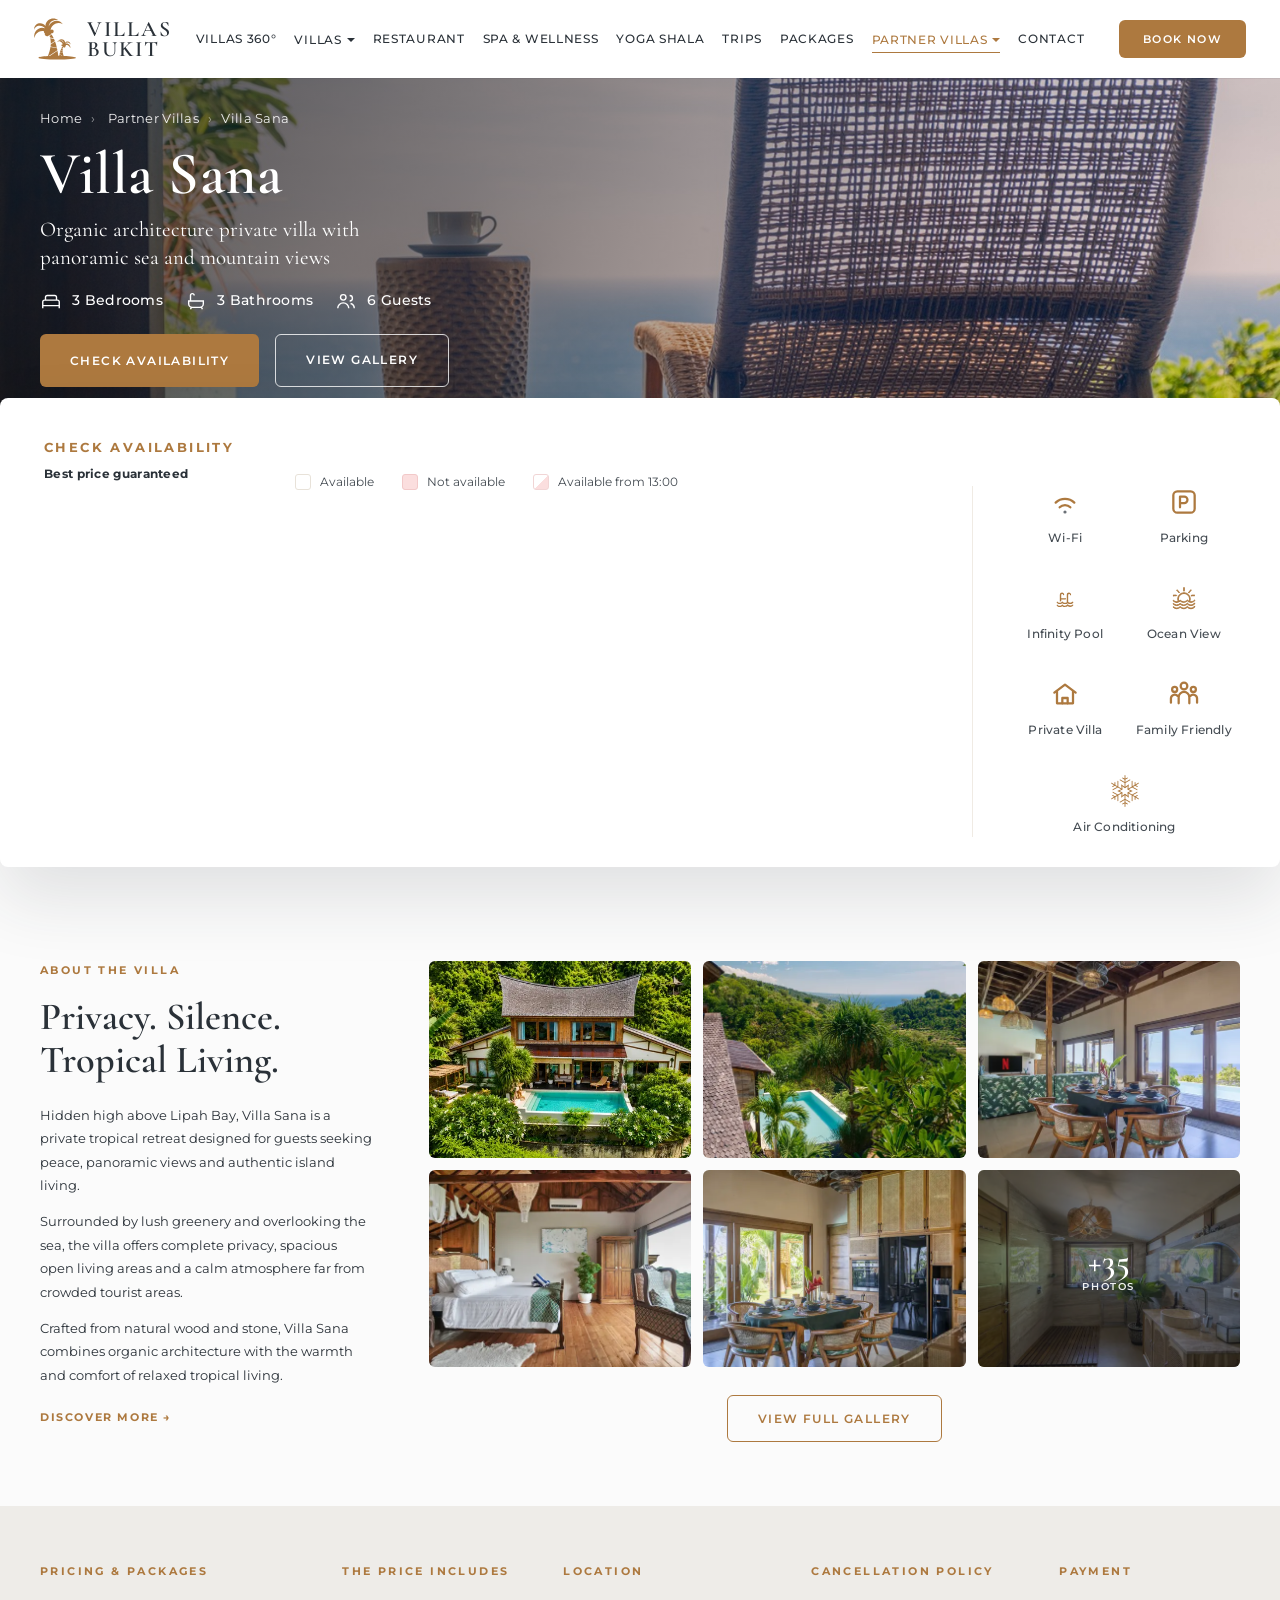
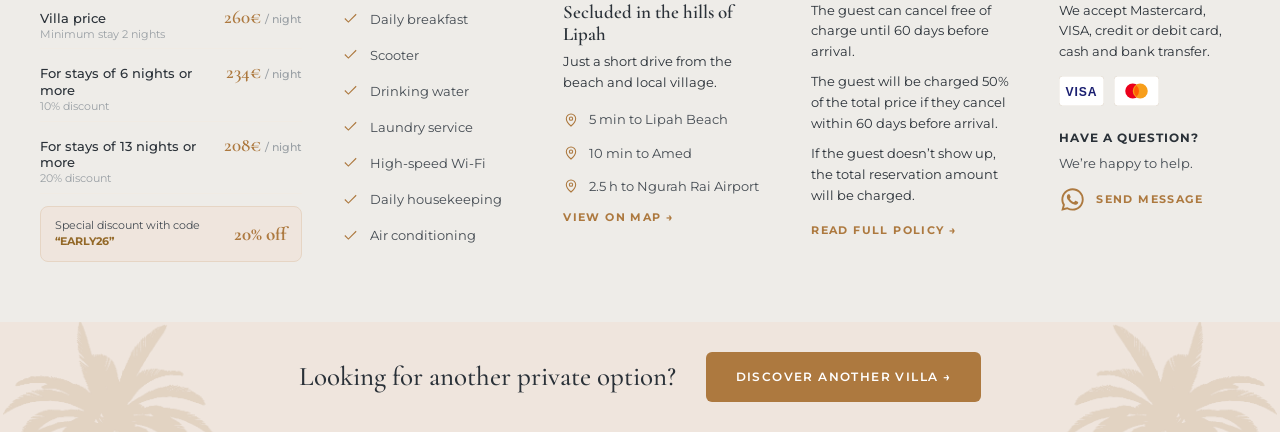
==== commit 5ea5255f: "Higher-quality lossless hero photo on Sana desktop Replace the over-compressed, ICC-stripped webp (1" ====
--- a/villa-sana/index.html
+++ b/villa-sana/index.html
@@ -95,7 +95,7 @@
 <header class="hero">
   <!-- laptop/desktop: still photo (lounge + sea view); mobile (<=760px): portrait reel video.
        poster shows instantly while the muted reel autoplays + loops -->
-  <div class="hero-bg hero-bg-photo" style="background-image:url('../images/villa-sana/2b3efd51-b239-49b8-9f42-658a2c5f7f3b.webp')"></div>
+  <div class="hero-bg hero-bg-photo" style="background-image:url('../images/villa-sana/sana-hero-photo.webp')"></div>
   <video class="hero-bg hero-bg-video" autoplay muted loop playsinline webkit-playsinline preload="metadata"
          poster="../images/villa-sana/reels-hill-side-poster.webp">
     <source src="../images/villa-sana/reels-hill-side.mp4" type="video/mp4">
